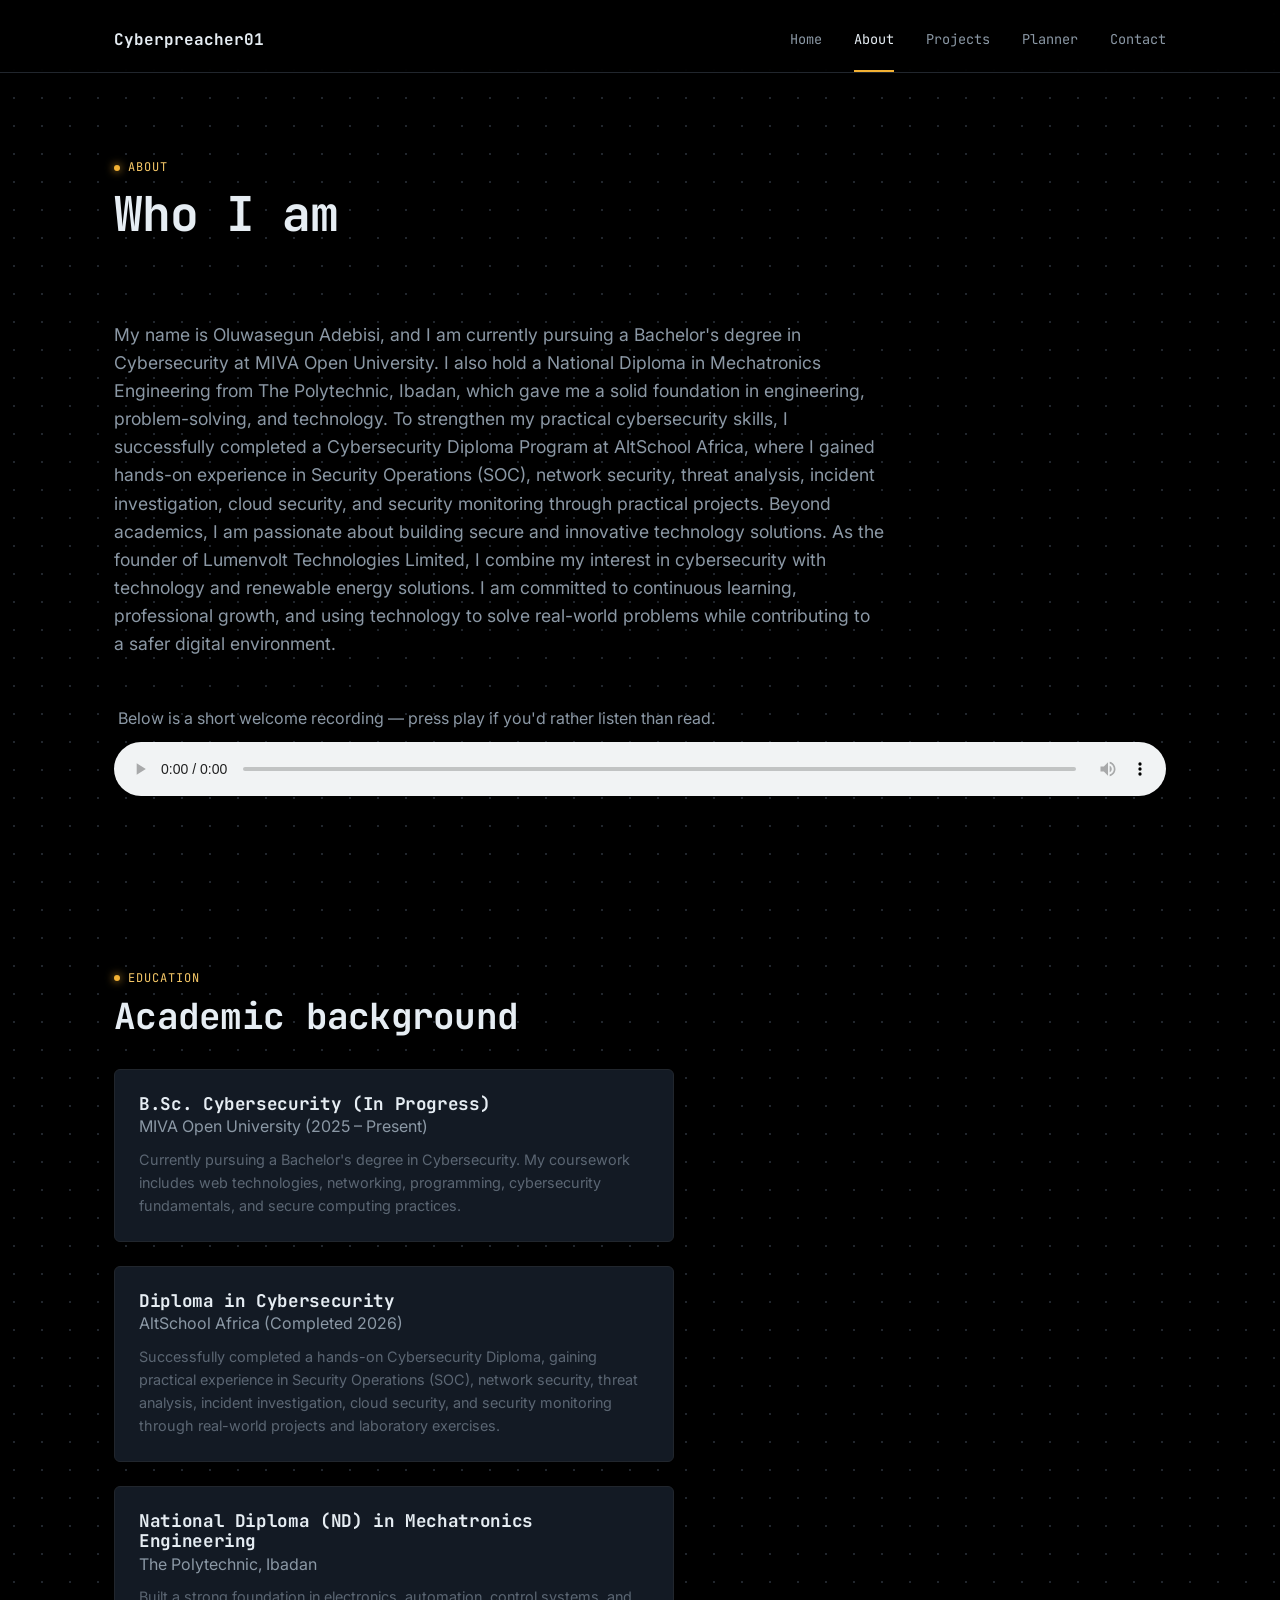
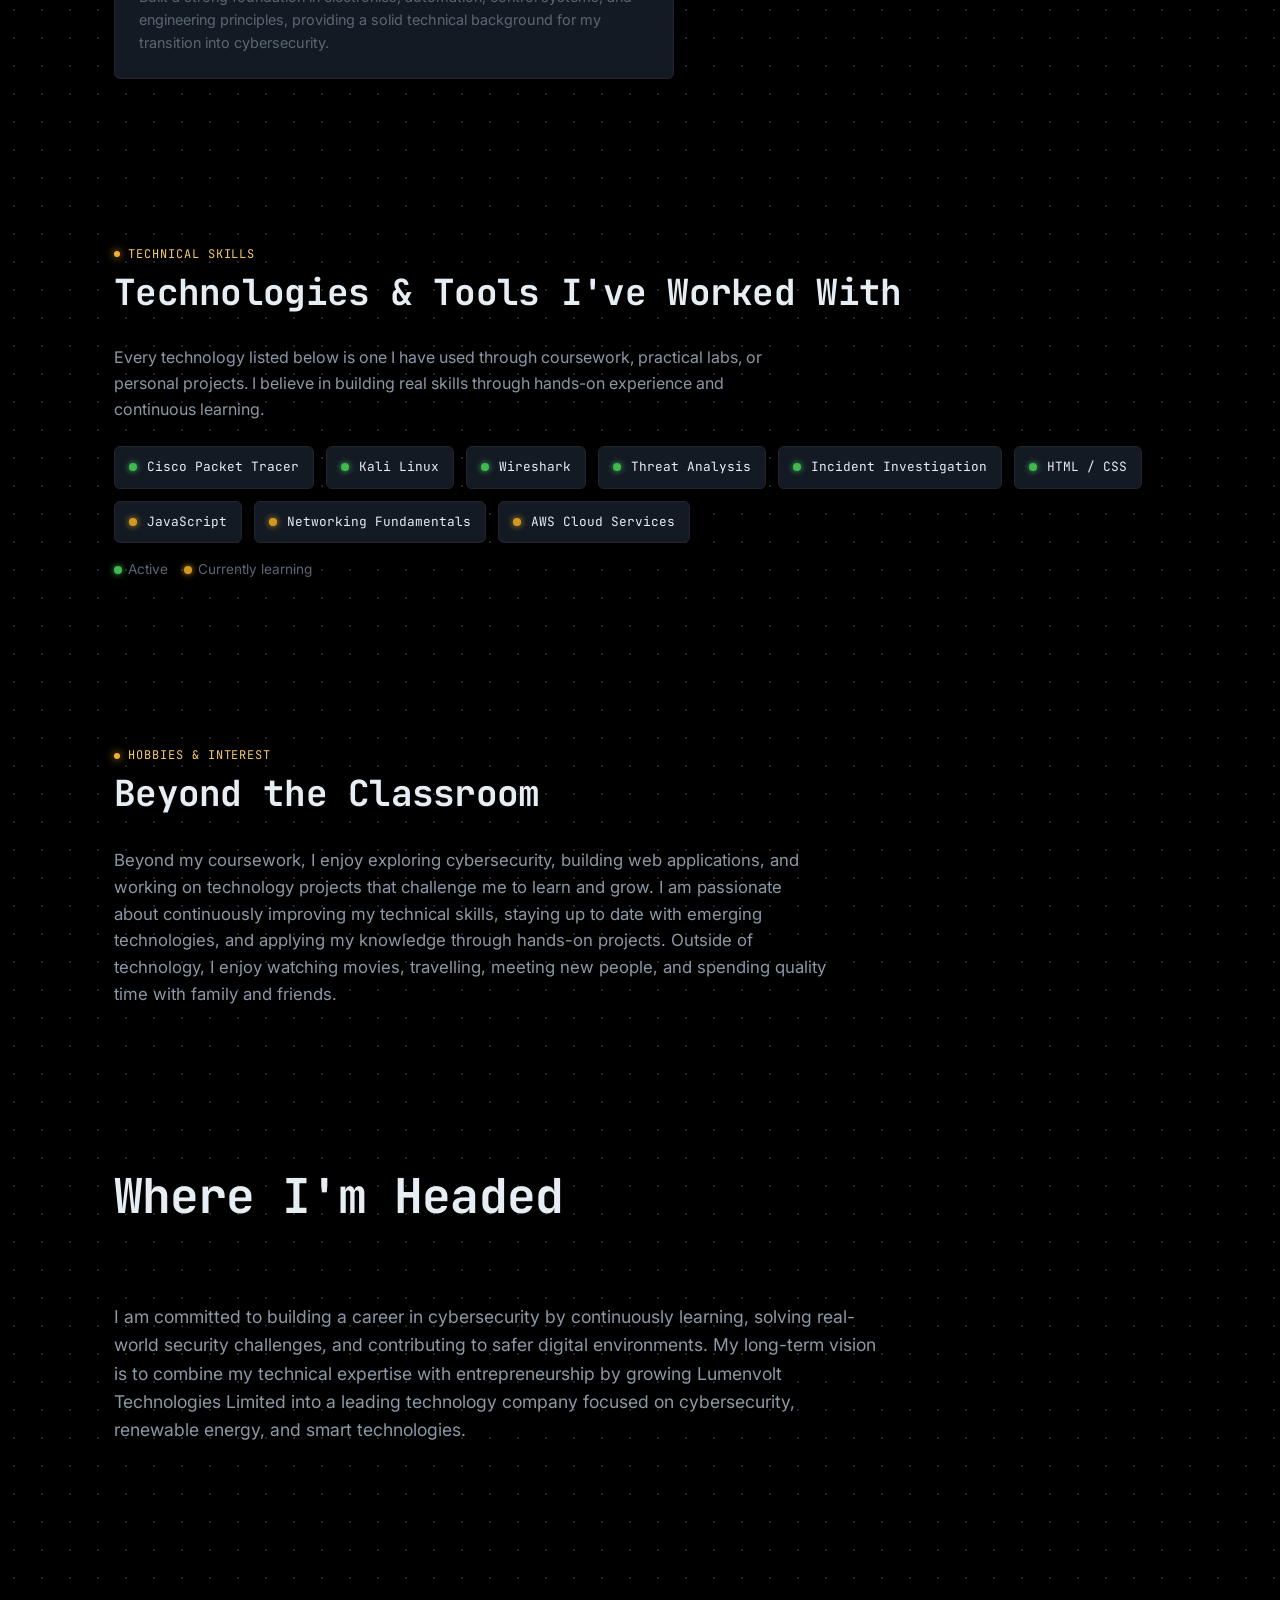
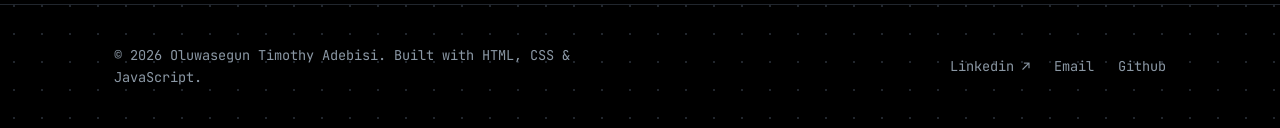
==== about.html @ caa04721 "done with the portfolio" ====
<!DOCTYPE html>
<html lang="en">
<head>
  <meta charset="UTF-8" />
  <meta name="viewport" content="width=device-width, initial-scale=1.0" />
  <title>About | Oluwasegun Timothy Adebisi</title>
  <meta name="description" content="Educational background, career goals, technical skills, and interests of Saheed Baseet Boluwatife." />
  <link rel="preconnect" href="https://fonts.googleapis.com" />
  <link rel="preconnect" href="https://fonts.gstatic.com" crossorigin />
  <link href="https://fonts.googleapis.com/css2?family=JetBrains+Mono:wght@400;500;700&family=Inter:wght@400;500;600&display=swap" rel="stylesheet" />
  <link rel="icon" type="image/svg+xml" href="favicon.svg" />
  <link rel="stylesheet" href="./style.css" />
</head>
<body>

  <header class="site-header">
    <nav class="navbar container" aria-label="Primary">
      <a href="index.html" class="nav-brand">Cyberpreacher01<span class="brand-dot"></span></a>
      <button class="nav-toggle" aria-label="Toggle navigation menu" aria-expanded="false">
        <span></span><span></span><span></span>
      </button>
      <ul class="nav-links">
        <li><a href="index.html">Home</a></li>
        <li><a href="about.html" aria-current="page">About</a></li>
        <li><a href="projects.html">Projects</a></li>
        <li><a href="planner.html">Planner</a></li>
        <li><a href="contact.html">Contact</a></li>
      </ul>
    </nav>
  </header>

  <main>
    <!-- ============ PAGE HEADER ============ -->
    <section class="container reveal" style="padding-bottom: 0;">
      <p class="eyebrow">About</p>
      <h1>Who I am</h1>
    </section>

    <!-- ============ BIO ============ -->
    <section class="container reveal">
      <p style="font-size: 1.1rem; max-width: 70ch;">
        My name is Oluwasegun Adebisi, and I am currently pursuing a Bachelor's degree in Cybersecurity at MIVA Open University. I also hold a National Diploma in Mechatronics Engineering from The Polytechnic, Ibadan, which gave me a solid foundation in engineering, problem-solving, and technology.

To strengthen my practical cybersecurity skills, I successfully completed a Cybersecurity Diploma Program at AltSchool Africa, where I gained hands-on experience in Security Operations (SOC), network security, threat analysis, incident investigation, cloud security, and security monitoring through practical projects.

Beyond academics, I am passionate about building secure and innovative technology solutions. As the founder of Lumenvolt Technologies Limited, I combine my interest in cybersecurity with technology and renewable energy solutions. I am committed to continuous learning, professional growth, and using technology to solve real-world problems while contributing to a safer digital environment.
      </p>

       <p style="margin-top: 48px; margin-left: 4px;">Below is a short welcome recording — press play if you'd rather listen than read.</p>
      <audio controls style="width:100%;margin-top:.6rem;">
        <source src="https://www.soundhelix.com/examples/mp3/SoundHelix-Song-1.mp3" type="audio/mpeg">
        Your browser does not support the audio element.
      </audio>

    </section>

   



    <!-- ============ EDUCATION ============ -->
    <section class="container reveal">
      <p class="eyebrow">Education</p>
      <h2>Academic background</h2>
      <div class="card" style="max-width: 560px;">
        <h3>B.Sc. Cybersecurity (In Progress)</h3>
        <p>MIVA Open University (2025 – Present)
        </p>
        <p>
        </p>
        <p style="margin-top: 8px; font-size: 0.9rem; color: var(--text-tertiary);">
          Currently pursuing a Bachelor's degree in Cybersecurity. My coursework includes web technologies, networking, programming, cybersecurity fundamentals, and secure computing practices.
        </p>
      </div>
      <div class="card" style="max-width: 560px; margin-top: 24px;">
        <h3>Diploma in Cybersecurity</h3>

        <p>AltSchool Africa (Completed 2026)</p>
        
        <p style="margin-top: 8px; font-size: 0.9rem; color: var(--text-tertiary);">
           Successfully completed a hands-on Cybersecurity Diploma, gaining practical experience in Security Operations (SOC), network security, threat analysis, incident investigation, cloud security, and security monitoring through real-world projects and laboratory exercises.
        </p>
      </div>
       <div class="card" style="max-width: 560px; margin-top: 24px;">
        <h3>National Diploma (ND) in Mechatronics Engineering</h3>
        <p>The Polytechnic, Ibadan</p>
        <p style="margin-top: 8px; font-size: 0.9rem; color: var(--text-tertiary);">
          Built a strong foundation in electronics, automation, control systems, and engineering principles, providing a solid technical background for my transition into cybersecurity.
        </p>
      </div>
    </section>

    <!-- ============ SKILLS ============ -->
    <section class="container reveal">
      <p class="eyebrow">Technical Skills</p>
      <h2>Technologies & Tools I've Worked With</h2>
     <p style="margin-bottom: 24px;">
        Every technology listed below is one I have used through coursework, practical labs, or personal projects. I believe in building real skills through hands-on experience and continuous learning.
      </p>
      <div class="skills-grid">
        <span class="status-chip"><span class="light light-active"></span>Cisco Packet Tracer</span>
        <span class="status-chip"><span class="light light-active"></span>Kali Linux</span>
        <span class="status-chip"><span class="light light-active"></span>Wireshark</span>
        <span class="status-chip"><span class="light light-active"></span>Threat Analysis</span>
        <span class="status-chip"><span class="light light-active"></span>Incident Investigation</span>
        <span class="status-chip"><span class="light light-active"></span>HTML / CSS</span>
        <span class="status-chip"><span class="light light-learning"></span>JavaScript</span>
        <span class="status-chip"><span class="light light-learning"></span>Networking Fundamentals</span>
        <span class="status-chip"><span class="light light-learning"></span>AWS Cloud Services</span>
      </div>
      <p style="margin-top: 16px; font-size: 0.85rem; color: var(--text-tertiary);">
        <span class="light light-active" style="display:inline-block; width:8px; height:8px; border-radius:50%; margin-right:6px; vertical-align:middle;"></span>Active &nbsp;&nbsp;
        <span class="light light-learning" style="display:inline-block; width:8px; height:8px; border-radius:50%; margin-right:6px; vertical-align:middle;"></span>Currently learning
      </p>
    </section>

    <!-- ============ HOBBIES ============ -->
    <section class="container reveal">
      <p class="eyebrow">Hobbies & Interest</p>
      <h2>Beyond the Classroom</h2>
      <p style="font-size: 1.05rem; max-width: 65ch;">
        Beyond my coursework, I enjoy exploring cybersecurity, 
        building web applications, and working on technology projects that challenge me to learn 
        and grow. I am passionate about continuously improving my technical skills, staying up to date with emerging technologies, and applying my knowledge through hands-on projects. Outside of technology, I enjoy watching movies, travelling, meeting new people, and spending quality time with family and friends.
      </p>
    </section>
     <section class="container reveal" style="padding-bottom: 0;">
      <p class=""></p>
      <h1>Where I'm Headed</h1>
    </section>

    <!-- ============ BIO ============ -->
    <section class="container reveal">
      <p style="font-size: 1.1rem; max-width: 70ch;">
       I am committed to building a career in cybersecurity by continuously learning, solving real-world security challenges, and contributing to safer digital environments. My long-term vision is to combine my technical expertise with entrepreneurship by growing Lumenvolt Technologies Limited into a leading technology company focused on cybersecurity, renewable energy, and smart technologies.
      </p>
    </section>
  </main>

  <footer class="site-footer">
    <div class="container footer-inner">
      <p class="footer-brand">&copy; 2026 Oluwasegun Timothy Adebisi. Built with HTML, CSS &amp; JavaScript.</p>
    <div class="footer-links">
  <a href="https://www.linkedin.com/in/oluwasegun-timothy-a0ab693b1" target="_blank" rel="noopener noreferrer">Linkedin ↗</a>
  <a href="mailto:adebisioluwasegun62@gmail.com">Email</a>
  <a href="https://github.com/Cyberpreacher01">Github</a>
</div>
    </div>
  </footer>

  

  <script src="./main.js"></script>
</body>
</html>
---- style.css ----
*,
*::before,
*::after {
  box-sizing: border-box;
  margin: 0;
  padding: 0;
}

html {
  scroll-behavior: smooth;
  overflow-x: hidden;
}

@media (prefers-reduced-motion: reduce) {
  html {
    scroll-behavior: auto;
  }
  *,
  *::before,
  *::after {
    animation-duration: 0.01ms !important;
    animation-iteration-count: 1 !important;
    transition-duration: 0.01ms !important;
    scroll-behavior: auto !important;
  }
}

img {
  max-width: 100%;
  display: block;
}

a {
  color: inherit;
  text-decoration: none;
}

ul {
  list-style: none;
}

button {
  font: inherit;
  cursor: pointer;
  border: none;
  background: none;
}

input,
textarea {
  font: inherit;
}

/* ---------- Design tokens ---------- */
:root {
  --bg-primary: #000000;
  --bg-elevated: #131a24;
  --bg-elevated-hover: #182030;

  --accent: #f2b134;
  --accent-dim: rgba(242, 177, 52, 0.2);
  --accent-faint: rgba(242, 177, 52, 0.08);
  --accent-text: #f7c968;

  --text-primary: #e6edf3;
  --text-secondary: #8b98a5;
  --text-tertiary: #5b6673;

  --severity-critical: #f85149;
  --severity-critical-bg: rgba(248, 81, 73, 0.12);
  --severity-high: #f0883e;
  --severity-high-bg: rgba(240, 136, 62, 0.12);
  --severity-medium: #d29922;
  --severity-medium-bg: rgba(210, 153, 34, 0.12);

  --border: #21262d;
  --border-hover: #2d3542;
  --radius: 6px;
  --unit: 8px;
  --transition: 200ms ease;

  --font-mono: 'JetBrains Mono', 'Space Mono', monospace;
  --font-sans: 'Inter', -apple-system, BlinkMacSystemFont, sans-serif;

  --max-width: 1100px;
}

/* ---------- Base ---------- */
body {
  background-color: var(--bg-primary);
  color: var(--text-primary);
  font-family: var(--font-sans);
  line-height: 1.6;
  min-height: 100vh;
  overflow-x: hidden;
  background-image: radial-gradient(var(--border) 1px, transparent 1px);
  background-size: 28px 28px;
}

a:focus-visible,
button:focus-visible,
input:focus-visible,
textarea:focus-visible {
  outline: 2px solid var(--accent);
  outline-offset: 2px;
  border-radius: 2px;
}

h1,
h2,
h3 {
  font-family: var(--font-mono);
  font-weight: 700;
  line-height: 1.15;
  letter-spacing: -0.02em;
}

h1 {
  font-size: clamp(2.4rem, 6vw, 3rem);
}

h2 {
  font-size: clamp(1.6rem, 3.5vw, 2.25rem);
  margin-bottom: calc(var(--unit) * 4);
}

h3 {
  font-size: 1.1rem;
}

p {
  color: var(--text-secondary);
  max-width: 65ch;
}

.container {
  max-width: var(--max-width);
  margin-inline: auto;
  padding-inline: calc(var(--unit) * 3);
}

section {
  padding-block: calc(var(--unit) * 10);
}

.eyebrow {
  font-family: var(--font-mono);
  font-size: 0.75rem;
  color: var(--accent-text);
  letter-spacing: 0.08em;
  text-transform: uppercase;
  display: inline-flex;
  align-items: center;
  gap: var(--unit);
  margin-bottom: var(--unit);
}

.eyebrow::before {
  content: '';
  width: 6px;
  height: 6px;
  border-radius: 50%;
  background: var(--accent);
  box-shadow: 0 0 8px var(--accent);
}

/* ---------- Buttons ---------- */
.btn {
  display: inline-flex;
  align-items: center;
  gap: var(--unit);
  font-family: var(--font-mono);
  font-size: 0.9rem;
  font-weight: 500;
  padding: calc(var(--unit) * 1.5) calc(var(--unit) * 3);
  border-radius: var(--radius);
  transition: all var(--transition);
  border: 1px solid transparent;
}

.btn-primary {
  background: var(--accent);
  color: var(--bg-primary);
}

.btn-primary:hover {
  box-shadow: 0 0 28px var(--accent-dim);
  transform: translateY(-2px) scale(1.02);
}

.btn-outline {
  border-color: var(--border-hover);
  color: var(--text-primary);
}

.btn-outline:hover {
  border-color: var(--accent);
  color: var(--accent-text);
  transform: translateY(-2px);
}

/* ---------- Nav ---------- */
.site-header {
  position: sticky;
  top: 0;
  z-index: 100;
  background: rgba(0, 0, 0, 0.85);
  backdrop-filter: blur(8px);
  border-bottom: 1px solid var(--border);
}

.navbar {
  display: flex;
  align-items: center;
  justify-content: space-between;
  padding-block: var(--unit) calc(var(--unit) * -1);
  height: calc(var(--unit) * 9);
}

.nav-brand {
  font-family: var(--font-mono);
  font-weight: 700;
  font-size: 1rem;
  color: var(--text-primary);
  display: flex;
  align-items: center;
  gap: calc(var(--unit) * 0.75);
}

.nav-brand .brand-dot {
  color: var(--accent);
}

.nav-toggle {
  display: none;
  flex-direction: column;
  gap: 5px;
  padding: var(--unit);
}

.nav-toggle span {
  width: 22px;
  height: 2px;
  background: var(--text-primary);
  transition: transform var(--transition), opacity var(--transition);
}

.nav-toggle[aria-expanded="true"] span:nth-child(1) {
  transform: translateY(7px) rotate(45deg);
}

.nav-toggle[aria-expanded="true"] span:nth-child(2) {
  opacity: 0;
}

.nav-toggle[aria-expanded="true"] span:nth-child(3) {
  transform: translateY(-7px) rotate(-45deg);
}

.nav-links {
  display: flex;
  gap: calc(var(--unit) * 4);
  font-family: var(--font-mono);
  font-size: 0.85rem;
}

.nav-links a {
  position: relative;
  padding-block: calc(var(--unit) * 3);
  color: var(--text-secondary);
  transition: color var(--transition);
}

.nav-links a::after {
  content: '';
  position: absolute;
  left: 0;
  bottom: 0;
  width: 100%;
  height: 2px;
  background: var(--accent);
  transform: scaleX(0);
  transform-origin: left;
  transition: transform var(--transition);
}

.nav-links a:hover,
.nav-links a[aria-current="page"] {
  color: var(--text-primary);
}

.nav-links a:hover::after,
.nav-links a[aria-current="page"]::after {
  transform: scaleX(1);
}

/* ---------- Hero ---------- */
.hero {
  position: relative;
  padding-block: calc(var(--unit) * 12) calc(var(--unit) * 10);
  display: grid;
  grid-template-columns: 0.8fr 1.2fr;
  gap: calc(var(--unit) * 6);
  align-items: center;
  overflow: visible;
}

.hero-photo-frame {
  order: 1;
}

.hero-text {
  order: 2;
}

.hero::before {
  content: '';
  position: absolute;
  top: -10%;
  left: 10%;
  width: 480px;
  height: 480px;
  background: radial-gradient(circle, var(--accent-faint) 0%, transparent 70%);
  pointer-events: none;
  z-index: -1;
}

.hero-text .eyebrow {
  margin-bottom: calc(var(--unit) * 2);
}

.hero-name {
  margin-bottom: var(--unit);
}

.hero-tagline {
  font-family: var(--font-mono);
  color: var(--accent-text);
  font-size: clamp(1rem, 2vw, 1.25rem);
  margin-bottom: calc(var(--unit) * 3);
  min-height: 1.5em;
}

.hero-tagline .cursor {
  display: inline-block;
  width: 0.55ch;
  background: var(--accent);
  margin-left: 2px;
  animation: blink 1s step-end infinite;
}

@keyframes blink {
  0%, 50% { opacity: 1; }
  51%, 100% { opacity: 0; }
}

.hero-bio {
  margin-bottom: calc(var(--unit) * 4);
  font-size: 1.05rem;
}

.hero-actions {
  display: flex;
  gap: calc(var(--unit) * 2);
  flex-wrap: wrap;
}

.hero-photo-frame {
  position: relative;
  border: 1px solid var(--border);
  border-radius: var(--radius);
  padding: calc(var(--unit) * 1.5);
  background: var(--bg-elevated);
  transition: transform var(--transition);
}

.hero-photo-frame:hover {
  transform: translateY(-4px);
}

.hero-photo-frame img {
  border-radius: calc(var(--radius) - 2px);
  aspect-ratio: 4 / 5;
  object-fit: cover;
  width: 100%;
}

.hero-photo-frame::before {
  content: '';
  position: absolute;
  inset: -1px;
  border-radius: var(--radius);
  border: 1px solid var(--accent-dim);
  pointer-events: none;
}

.photo-tag {
  position: absolute;
  bottom: calc(var(--unit) * 3);
  left: calc(var(--unit) * 3);
  background: rgba(0, 0, 0, 0.85);
  backdrop-filter: blur(4px);
  border: 1px solid var(--border-hover);
  border-radius: var(--radius);
  padding: calc(var(--unit) * 0.75) var(--unit);
  font-family: var(--font-mono);
  font-size: 0.7rem;
  color: var(--accent-text);
  display: flex;
  align-items: center;
  gap: calc(var(--unit) * 0.75);
}

.photo-tag .dot {
  width: 6px;
  height: 6px;
  border-radius: 50%;
  background: #3fb950;
}

/* ---------- Utility ---------- */
.sr-only {
  position: absolute;
  width: 1px;
  height: 1px;
  padding: 0;
  margin: -1px;
  overflow: hidden;
  clip: rect(0, 0, 0, 0);
  white-space: nowrap;
  border: 0;
}

/* ---------- Stats strip ---------- */
.stats-strip {
  display: grid;
  grid-template-columns: repeat(auto-fit, minmax(150px, 1fr));
  gap: calc(var(--unit) * 3);
  padding-block: calc(var(--unit) * 4) !important;
  border-top: 1px solid var(--border);
  border-bottom: 1px solid var(--border);
}

.stat-item {
  display: flex;
  flex-direction: column;
  gap: calc(var(--unit) * 0.5);
  text-align: center;
}

.stat-number {
  font-family: var(--font-mono);
  font-size: clamp(1.5rem, 3vw, 2rem);
  font-weight: 700;
  color: var(--accent);
}

.stat-label {
  font-family: var(--font-mono);
  font-size: 0.7rem;
  color: var(--text-secondary);
  text-transform: uppercase;
  letter-spacing: 0.04em;
}

/* ---------- Grids ---------- */
.focus-grid,
.services-grid {
  display: grid;
  grid-template-columns: repeat(auto-fit, minmax(220px, 1fr));
  gap: calc(var(--unit) * 3);
}

/* ---------- Tables (homepage preview + planner log) ---------- */
.preview-table {
  width: 100%;
  border-collapse: collapse;
  font-size: 0.9rem;
  border: 1px solid var(--border);
  border-radius: var(--radius);
  overflow: hidden;
}

.preview-table th,
.preview-table td {
  text-align: left;
  padding: calc(var(--unit) * 1.75) calc(var(--unit) * 2);
  border-bottom: 1px solid var(--border);
}

.preview-table th {
  font-family: var(--font-mono);
  font-size: 0.75rem;
  text-transform: uppercase;
  letter-spacing: 0.05em;
  color: var(--text-secondary);
  background: var(--bg-elevated);
}

.preview-table tbody tr {
  background: var(--bg-primary);
  transition: background var(--transition);
}

.preview-table tbody tr:hover {
  background: var(--bg-elevated);
}

.preview-table tbody tr:last-child td {
  border-bottom: none;
}

@media (max-width: 640px) {
  .preview-table {
    font-size: 0.8rem;
  }
  .preview-table th,
  .preview-table td {
    padding: var(--unit) calc(var(--unit) * 1.25);
  }
}

/* ---------- Cards ---------- */
.card {
  background: var(--bg-elevated);
  border: 1px solid var(--border);
  border-radius: var(--radius);
  padding: calc(var(--unit) * 3);
  transition: border-color var(--transition), transform var(--transition), box-shadow var(--transition);
}

.card:hover {
  border-color: var(--accent);
  transform: translateY(-5px);
  box-shadow: 0 14px 32px rgba(0, 0, 0, 0.45), 0 0 0 1px var(--accent-dim);
}

.skills-grid {
  display: flex;
  flex-wrap: wrap;
  gap: calc(var(--unit) * 1.5);
}

/* ---------- Entropy analyzer page ---------- */
.analyzer-body {
  padding: calc(var(--unit) * 3);
  display: flex;
  flex-direction: column;
  gap: calc(var(--unit) * 4);
}

.password-input-row {
  display: flex;
  gap: calc(var(--unit) * 1.5);
}

.password-input-row input {
  flex: 1;
  background: var(--bg-elevated);
  border: 1px solid var(--border);
  border-radius: var(--radius);
  padding: calc(var(--unit) * 1.5) calc(var(--unit) * 2);
  color: var(--text-primary);
  font-family: var(--font-mono);
  transition: border-color var(--transition);
}

.password-input-row input:focus {
  border-color: var(--accent);
}

.entropy-readout-header {
  margin-bottom: calc(var(--unit) * 1.5);
}

.entropy-rating {
  margin-top: calc(var(--unit) * 1.5);
  font-family: var(--font-mono);
  font-size: 0.9rem;
  color: var(--text-secondary);
}

.entropy-rating.severity-critical { color: var(--severity-critical); }
.entropy-rating.severity-high { color: var(--severity-high); }
.entropy-rating.severity-medium { color: var(--severity-medium); }

.entropy-fill.severity-critical { background: var(--severity-critical); box-shadow: 0 0 10px rgba(248, 81, 73, 0.4); }
.entropy-fill.severity-high { background: var(--severity-high); box-shadow: 0 0 10px rgba(240, 136, 62, 0.4); }
.entropy-fill.severity-medium { background: var(--severity-medium); box-shadow: 0 0 10px rgba(210, 153, 34, 0.4); }

.findings-panel {
  border-top: 1px solid var(--border);
  padding-top: calc(var(--unit) * 3);
}

.findings-list {
  display: flex;
  flex-direction: column;
  gap: calc(var(--unit) * 2);
}

.finding-row {
  display: flex;
  gap: calc(var(--unit) * 2);
  align-items: flex-start;
  padding: calc(var(--unit) * 2);
  background: var(--bg-elevated-hover);
  border: 1px solid var(--border);
  border-radius: var(--radius);
}

.finding-row strong {
  display: block;
  font-family: var(--font-mono);
  font-size: 0.9rem;
  color: var(--text-primary);
  margin-bottom: calc(var(--unit) * 0.5);
}

.finding-row p {
  font-size: 0.85rem;
  margin: 0;
}

@media (max-width: 560px) {
  .password-input-row {
    flex-direction: column;
  }
}
/* ---------- OWASP scanner page ---------- */
.scan-status {
  display: flex;
  align-items: center;
  gap: calc(var(--unit) * 2);
  padding: calc(var(--unit) * 3);
  font-family: var(--font-mono);
  font-size: 0.9rem;
  color: var(--accent-text);
}

.scan-status-spinner {
  width: 18px;
  height: 18px;
  border: 2px solid var(--border-hover);
  border-top-color: var(--accent);
  border-radius: 50%;
  animation: spin 0.8s linear infinite;
  flex-shrink: 0;
}

@keyframes spin {
  to { transform: rotate(360deg); }
}

.scan-summary {
  display: grid;
  grid-template-columns: repeat(auto-fit, minmax(120px, 1fr));
  gap: calc(var(--unit) * 2);
  margin-bottom: calc(var(--unit) * 4);
  padding-bottom: calc(var(--unit) * 3);
  border-bottom: 1px solid var(--border);
}

.scan-summary-item {
  display: flex;
  flex-direction: column;
  gap: calc(var(--unit) * 0.5);
  text-align: center;
  background: var(--bg-elevated-hover);
  border: 1px solid var(--border);
  border-radius: var(--radius);
  padding: calc(var(--unit) * 2);
}

.scan-summary-value {
  font-family: var(--font-mono);
  font-size: 1.25rem;
  font-weight: 700;
  color: var(--text-primary);
  word-break: break-word;
}

.severity-text-critical { color: var(--severity-critical); }
.severity-text-high { color: var(--severity-high); }
.severity-text-medium { color: var(--severity-medium); }

.scan-summary-label {
  font-family: var(--font-mono);
  font-size: 0.7rem;
  color: var(--text-secondary);
  text-transform: uppercase;
  letter-spacing: 0.04em;
}

.scan-findings-list {
  display: flex;
  flex-direction: column;
  gap: calc(var(--unit) * 2.5);
}

.scan-finding-row {
  padding: calc(var(--unit) * 2.5);
  background: var(--bg-elevated-hover);
  border: 1px solid var(--border);
  border-radius: var(--radius);
}

.scan-finding-header {
  display: flex;
  align-items: center;
  gap: calc(var(--unit) * 1.5);
  margin-bottom: calc(var(--unit) * 1.5);
  flex-wrap: wrap;
}

.scan-finding-category {
  font-family: var(--font-mono);
  font-size: 0.75rem;
  color: var(--accent-text);
}

.scan-finding-title {
  font-size: 1rem;
  margin-bottom: calc(var(--unit) * 1);
}

.scan-finding-detail {
  font-size: 0.9rem;
  margin-bottom: calc(var(--unit) * 1.5);
}

.scan-finding-remediation {
  font-size: 0.85rem;
  color: var(--text-primary);
  background: var(--bg-primary);
  border-left: 2px solid var(--accent);
  padding: calc(var(--unit) * 1.25) calc(var(--unit) * 1.5);
  border-radius: 0 4px 4px 0;
}

.scan-finding-remediation strong {
  color: var(--accent-text);
}
/* ---------- Contact page ---------- */
.contact-grid {
  display: grid;
  grid-template-columns: 1.4fr 1fr;
  gap: calc(var(--unit) * 5);
  align-items: start;
}

.contact-form {
  display: flex;
  flex-direction: column;
  gap: calc(var(--unit) * 2.5);
}

.form-field {
  display: flex;
  flex-direction: column;
  gap: calc(var(--unit) * 0.75);
}

.form-field label {
  font-family: var(--font-mono);
  font-size: 0.8rem;
  color: var(--text-secondary);
}

.form-field input,
.form-field textarea {
  background: var(--bg-elevated);
  border: 1px solid var(--border);
  border-radius: var(--radius);
  padding: calc(var(--unit) * 1.5) calc(var(--unit) * 2);
  color: var(--text-primary);
  resize: vertical;
  transition: border-color var(--transition);
}

.form-field input:focus,
.form-field textarea:focus {
  border-color: var(--accent);
}

.form-field input.has-error,
.form-field textarea.has-error {
  border-color: var(--severity-critical);
}

.form-error {
  font-family: var(--font-mono);
  font-size: 0.75rem;
  color: var(--severity-critical);
  min-height: 1em;
}

.form-success {
  font-family: var(--font-mono);
  font-size: 0.85rem;
  color: #3fb950;
  background: rgba(63, 185, 80, 0.1);
  border: 1px solid rgba(63, 185, 80, 0.3);
  border-radius: var(--radius);
  padding: calc(var(--unit) * 1.5) calc(var(--unit) * 2);
}

.contact-list {
  display: flex;
  flex-direction: column;
  gap: calc(var(--unit) * 2);
  margin-top: calc(var(--unit) * 2);
}

.contact-list li {
  display: flex;
  flex-direction: column;
  gap: calc(var(--unit) * 0.5);
}

.contact-label {
  font-family: var(--font-mono);
  font-size: 0.7rem;
  text-transform: uppercase;
  letter-spacing: 0.05em;
  color: var(--text-tertiary);
}

.contact-list a {
  color: var(--accent-text);
  transition: color var(--transition);
}

.contact-list a:hover {
  color: var(--accent);
  text-decoration: underline;
}

@media (max-width: 860px) {
  .contact-grid {
    grid-template-columns: 1fr;
  }
}

/* ---------- Progress panel ---------- */
.progress-panel {
  border: 1px solid var(--border);
  border-radius: var(--radius);
  background: var(--bg-elevated);
  padding: calc(var(--unit) * 2.5) calc(var(--unit) * 3);
}

.progress-panel-header {
  display: flex;
  justify-content: space-between;
  align-items: baseline;
  flex-wrap: wrap;
  gap: var(--unit);
  margin-bottom: calc(var(--unit) * 1.5);
}

.progress-label {
  font-family: var(--font-mono);
  font-size: 0.9rem;
  color: var(--accent-text);
}

.progress-count {
  font-family: var(--font-mono);
  font-size: 0.8rem;
  color: var(--text-secondary);
}

.progress-track {
  width: 100%;
  height: 8px;
  border-radius: 999px;
  background: var(--bg-primary);
  border: 1px solid var(--border);
  overflow: hidden;
}

.progress-fill {
  height: 100%;
  width: 0%;
  background: var(--accent);
  box-shadow: 0 0 10px var(--accent-dim);
  transition: width 300ms ease;
}

/* ---------- Task-add form ---------- */
.task-form {
  display: flex;
  gap: calc(var(--unit) * 1.5);
  flex-wrap: wrap;
}

.task-form input {
  flex: 1;
  min-width: 220px;
  background: var(--bg-elevated);
  border: 1px solid var(--border);
  border-radius: var(--radius);
  padding: calc(var(--unit) * 1.5) calc(var(--unit) * 2);
  color: var(--text-primary);
  transition: border-color var(--transition);
}

.task-form input:focus {
  border-color: var(--accent);
}

.task-form input::placeholder {
  color: var(--text-tertiary);
}

/* ---------- Console panel ---------- */
.console-panel {
  border: 1px solid var(--border);
  border-radius: var(--radius);
  background: var(--bg-elevated);
  overflow: hidden;
}

.console-panel-header {
  display: flex;
  align-items: center;
  gap: calc(var(--unit) * 1);
  padding: calc(var(--unit) * 1.5) calc(var(--unit) * 2);
  border-bottom: 1px solid var(--border);
  background: var(--bg-elevated-hover);
}

.console-dot {
  width: 10px;
  height: 10px;
  border-radius: 50%;
}

.console-dot-red { background: var(--severity-critical); }
.console-dot-yellow { background: var(--severity-medium); }
.console-dot-green { background: #3fb950; }

.console-title {
  font-family: var(--font-mono);
  font-size: 0.75rem;
  color: var(--text-secondary);
  margin-left: var(--unit);
}

.task-list {
  display: flex;
  flex-direction: column;
}

.task-row {
  display: flex;
  align-items: center;
  gap: calc(var(--unit) * 2);
  padding: calc(var(--unit) * 2) calc(var(--unit) * 2.5);
  border-bottom: 1px solid var(--border);
  font-family: var(--font-mono);
  font-size: 0.9rem;
}

.task-row:last-child {
  border-bottom: none;
}

.task-check {
  flex-shrink: 0;
  width: 22px;
  height: 22px;
  border-radius: 4px;
  border: 1px solid var(--border-hover);
  display: flex;
  align-items: center;
  justify-content: center;
  color: var(--bg-primary);
  transition: all var(--transition);
}

.task-row.is-complete .task-check {
  background: var(--accent);
  border-color: var(--accent);
  animation: check-pop 260ms ease;
}

@keyframes check-pop {
  0% { transform: scale(0.6); }
  60% { transform: scale(1.15); }
  100% { transform: scale(1); }
}

.task-text {
  flex: 1;
  color: var(--text-primary);
  word-break: break-word;
  transition: color var(--transition);
}

.task-row.is-complete .task-text {
  color: var(--text-tertiary);
  text-decoration: line-through;
}

.task-delete {
  flex-shrink: 0;
  font-family: var(--font-mono);
  font-size: 0.75rem;
  color: var(--text-tertiary);
  padding: calc(var(--unit) * 0.75) var(--unit);
  border-radius: 4px;
  transition: all var(--transition);
}

.task-delete:hover {
  color: var(--severity-critical);
  background: var(--severity-critical-bg);
}

.empty-state {
  padding: calc(var(--unit) * 4) calc(var(--unit) * 2.5);
  text-align: center;
  font-family: var(--font-mono);
  font-size: 0.85rem;
  color: var(--text-tertiary);
}

@media (max-width: 560px) {
  .task-form {
    flex-direction: column;
  }
  .task-form button {
    width: 100%;
    justify-content: center;
  }
}

/* ---------- Filter bar ---------- */
.filter-bar {
  display: flex;
  flex-wrap: wrap;
  gap: calc(var(--unit) * 1.5);
  margin-bottom: calc(var(--unit) * 4);
}

.filter-btn {
  font-family: var(--font-mono);
  font-size: 0.8rem;
  color: var(--text-secondary);
  border: 1px solid var(--border-hover);
  border-radius: var(--radius);
  padding: calc(var(--unit) * 1.25) calc(var(--unit) * 2);
  transition: all var(--transition);
}

.filter-btn:hover {
  border-color: var(--accent);
  color: var(--accent-text);
}

.filter-btn.is-active {
  background: var(--accent);
  border-color: var(--accent);
  color: var(--bg-primary);
}

/* ---------- Project grid ---------- */
.project-grid {
  display: grid;
  grid-template-columns: repeat(auto-fit, minmax(300px, 1fr));
  gap: calc(var(--unit) * 3);
}

.project-card p {
  margin-block: calc(var(--unit) * 1.5) calc(var(--unit) * 2.5);
  font-size: 0.92rem;
}

.project-thumb {
  position: relative;
  border-radius: calc(var(--radius) - 2px);
  overflow: hidden;
  aspect-ratio: 16 / 10;
  margin-bottom: calc(var(--unit) * 2);
  background: var(--bg-elevated-hover);
  border: 1px solid var(--border);
}

.project-thumb img {
  width: 100%;
  height: 100%;
  object-fit: cover;
  transition: transform 400ms ease;
}

.project-card:hover .project-thumb img {
  transform: scale(1.04);
}

.project-thumb-fallback {
  display: flex;
  align-items: center;
  justify-content: center;
  height: 100%;
  font-family: var(--font-mono);
  font-size: 0.8rem;
  color: var(--text-tertiary);
}

.project-badge {
  position: absolute;
  top: calc(var(--unit) * 1.5);
  right: calc(var(--unit) * 1.5);
}

.project-link {
  font-size: 0.85rem;
  padding: calc(var(--unit) * 1.25) calc(var(--unit) * 2);
}

/* ---------- Status chips (skills) ---------- */
.status-chip {
  display: inline-flex;
  align-items: center;
  gap: calc(var(--unit) * 1.25);
  font-family: var(--font-mono);
  font-size: 0.8rem;
  border: 1px solid var(--border);
  border-radius: var(--radius);
  padding: calc(var(--unit) * 1.25) calc(var(--unit) * 1.75);
  background: var(--bg-elevated);
  transition: border-color var(--transition), transform var(--transition);
}

.status-chip:hover {
  border-color: var(--accent);
  transform: translateY(-2px);
}

.status-chip .light {
  width: 8px;
  height: 8px;
  border-radius: 50%;
  flex-shrink: 0;
}

.light-active {
  background: #3fb950;
  box-shadow: 0 0 6px #3fb950;
}

.light-learning {
  background: var(--severity-medium);
  box-shadow: 0 0 6px var(--severity-medium);
  animation: pulse 1.6s ease-in-out infinite;
}

@keyframes pulse {
  0%, 100% { opacity: 1; }
  50% { opacity: 0.4; }
}

/* ---------- Severity badges (projects) ---------- */
.severity-badge {
  display: inline-flex;
  align-items: center;
  gap: calc(var(--unit) * 0.75);
  font-family: var(--font-mono);
  font-size: 0.7rem;
  font-weight: 700;
  letter-spacing: 0.05em;
  text-transform: uppercase;
  padding: calc(var(--unit) * 0.75) var(--unit);
  border-radius: 4px;
}

.severity-critical {
  color: var(--severity-critical);
  background: var(--severity-critical-bg);
  border: 1px solid rgba(248, 81, 73, 0.3);
}

.severity-high {
  color: var(--severity-high);
  background: var(--severity-high-bg);
  border: 1px solid rgba(240, 136, 62, 0.3);
}

.severity-medium {
  color: var(--severity-medium);
  background: var(--severity-medium-bg);
  border: 1px solid rgba(210, 153, 34, 0.3);
}

/* ---------- Scroll-reveal (Intersection Observer hook) ---------- */
.reveal {
  opacity: 0;
  transform: translateY(16px);
  transition: opacity 400ms ease, transform 400ms ease;
}

.reveal.is-visible {
  opacity: 1;
  transform: translateY(0);
}

/* ---------- Footer ---------- */
.site-footer {
  border-top: 1px solid var(--border);
  padding-block: calc(var(--unit) * 5);
  margin-top: calc(var(--unit) * 10);
}

.footer-inner {
  display: flex;
  justify-content: space-between;
  align-items: center;
  flex-wrap: wrap;
  gap: calc(var(--unit) * 3);
}

.footer-brand {
  font-family: var(--font-mono);
  color: var(--text-secondary);
  font-size: 0.85rem;
}

.footer-links {
  display: flex;
  gap: calc(var(--unit) * 3);
  align-items: center;
  font-family: var(--font-mono);
  font-size: 0.85rem;
}

.footer-links a {
  color: var(--text-secondary);
  transition: color var(--transition);
  display: inline-flex;
  align-items: center;
  gap: calc(var(--unit) * 0.75);
}

.footer-links a:hover {
  color: var(--accent-text);
}

/* ---------- Audio toggle ---------- */
.audio-toggle {
  display: inline-flex;
  align-items: center;
  gap: calc(var(--unit) * 1);
  font-family: var(--font-mono);
  font-size: 0.75rem;
  color: var(--text-secondary);
  border: 1px solid var(--border-hover);
  border-radius: var(--radius);
  padding: calc(var(--unit) * 1) calc(var(--unit) * 1.5);
  transition: all var(--transition);
}

.audio-toggle:hover {
  border-color: var(--accent);
  color: var(--accent-text);
}

.audio-toggle .bars {
  display: inline-flex;
  align-items: flex-end;
  gap: 2px;
  height: 12px;
}

.audio-toggle .bars span {
  width: 2px;
  background: currentColor;
  height: 4px;
  transition: height var(--transition);
}

.audio-toggle.playing .bars span {
  animation: bar-bounce 0.9s ease-in-out infinite;
}

.audio-toggle .bars span:nth-child(2) { animation-delay: 0.15s; }
.audio-toggle .bars span:nth-child(3) { animation-delay: 0.3s; }

@keyframes bar-bounce {
  0%, 100% { height: 4px; }
  50% { height: 12px; }
}

/* ---------- Responsive ---------- */
@media (max-width: 860px) {
  .hero {
    grid-template-columns: 1fr;
  }

  .hero::before {
    width: 260px;
    height: 260px;
    left: 0;
  }

  .hero-photo-frame {
    max-width: 320px;
    margin-inline: auto;
  }
}

@media (max-width: 640px) {
  section {
    padding-block: calc(var(--unit) * 6);
  }

  .hero {
    padding-block: calc(var(--unit) * 7) calc(var(--unit) * 5);
  }

  h1 {
    font-size: clamp(2rem, 9vw, 2.75rem);
  }

  .container {
    padding-inline: calc(var(--unit) * 2.5);
  }
}

@media (max-width: 720px) {
  .nav-toggle {
    display: flex;
  }

  .nav-links {
    position: absolute;
    top: 100%;
    left: 0;
    right: 0;
    background: var(--bg-primary);
    border-bottom: 1px solid var(--border);
    flex-direction: column;
    gap: 0;
    padding: var(--unit) 0;
    transform: scaleY(0);
    transform-origin: top;
    transition: transform var(--transition);
  }

  .nav-links.is-open {
    transform: scaleY(1);
  }

  .nav-links a {
    padding: calc(var(--unit) * 2) calc(var(--unit) * 3);
    width: 100%;
  }

  .nav-links a::after {
    display: none;
  }

  .footer-inner {
    flex-direction: column;
    align-items: flex-start;
  }
}
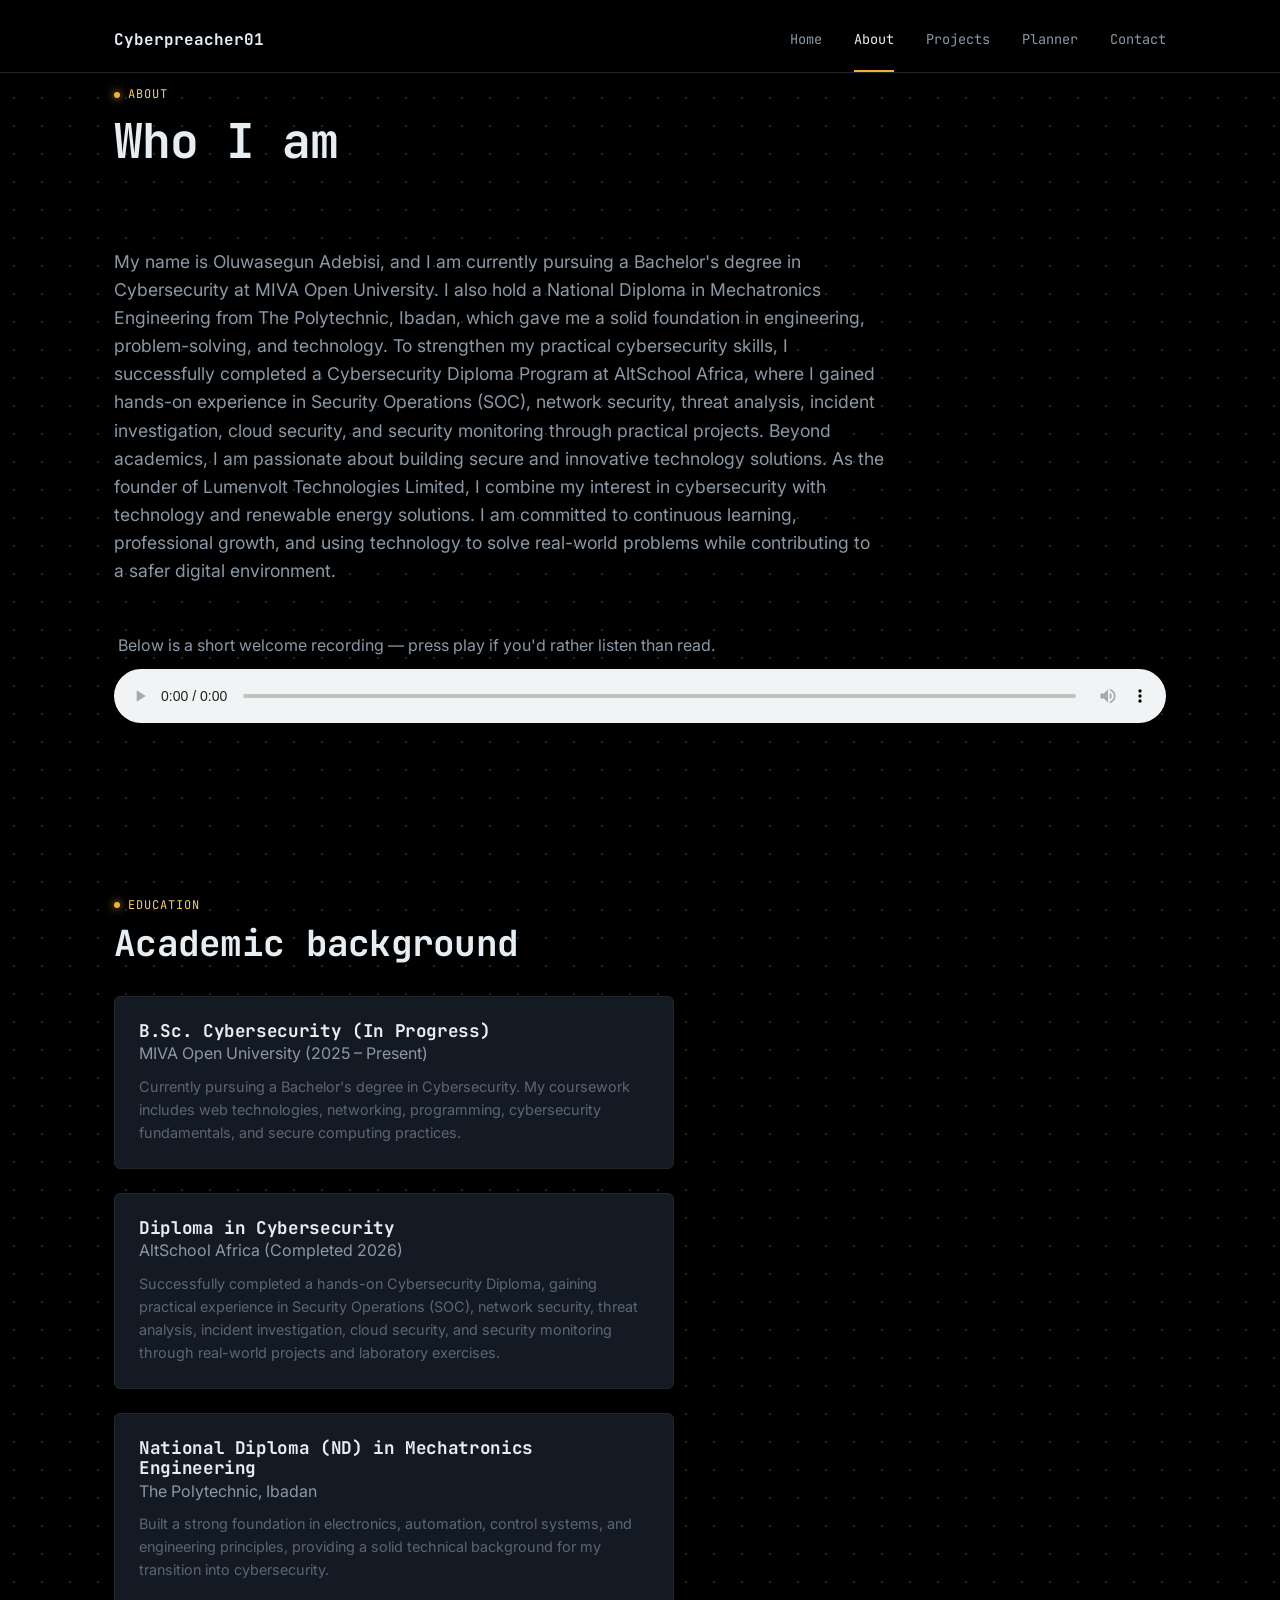
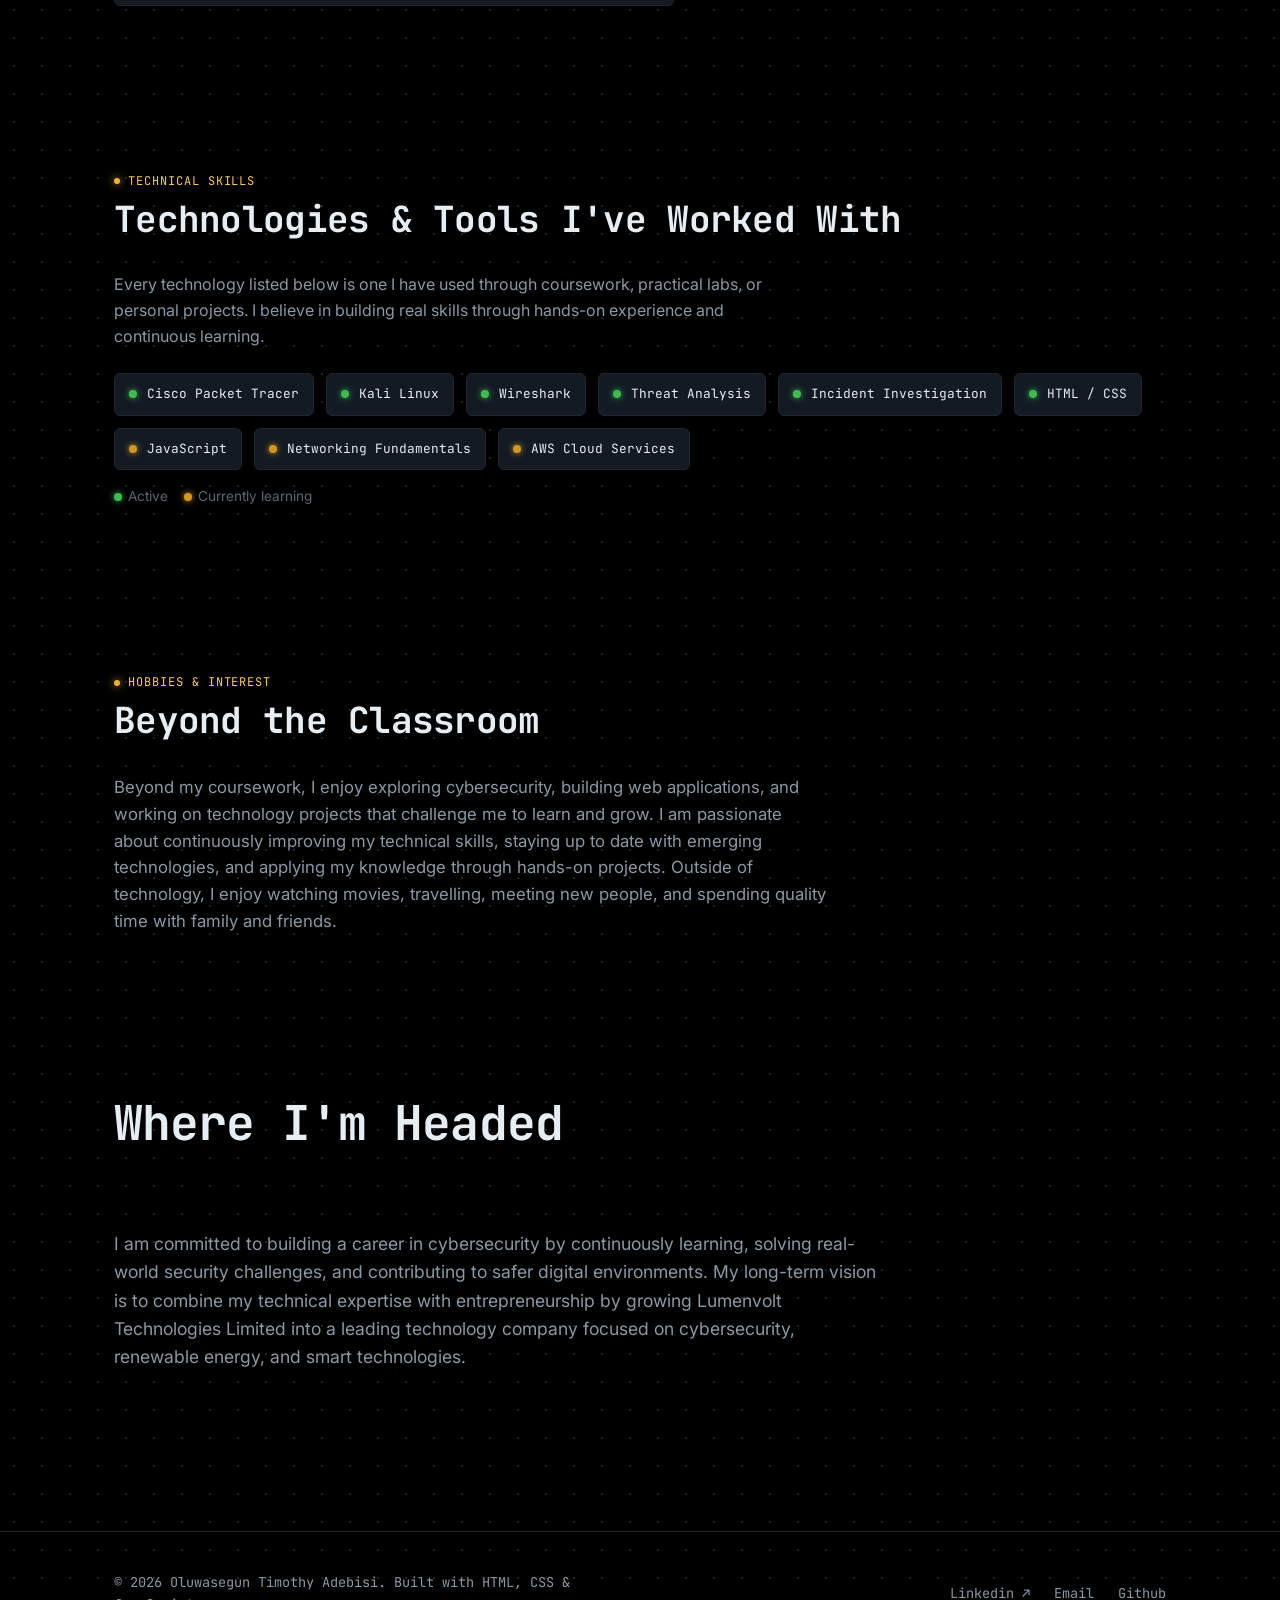
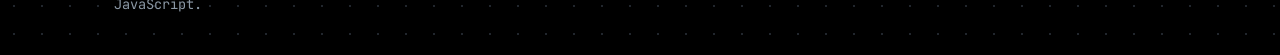
==== commit a14c7a16: "done" ====
--- a/about.html
+++ b/about.html
@@ -13,7 +13,7 @@
 </head>
 <body>
 
-  <header class="site-header">
+ <header class="site-header" style="position: fixed; top: 0; left: 0; width: 100%; z-index: 1000;">
     <nav class="navbar container" aria-label="Primary">
       <a href="index.html" class="nav-brand">Cyberpreacher01<span class="brand-dot"></span></a>
       <button class="nav-toggle" aria-label="Toggle navigation menu" aria-expanded="false">
@@ -48,7 +48,7 @@
 
        <p style="margin-top: 48px; margin-left: 4px;">Below is a short welcome recording — press play if you'd rather listen than read.</p>
       <audio controls style="width:100%;margin-top:.6rem;">
-        <source src="https://www.soundhelix.com/examples/mp3/SoundHelix-Song-1.mp3" type="audio/mpeg">
+        <source src="./My Portfolio Audio.aac" type="audio/mpeg">
         Your browser does not support the audio element.
       </audio>
 
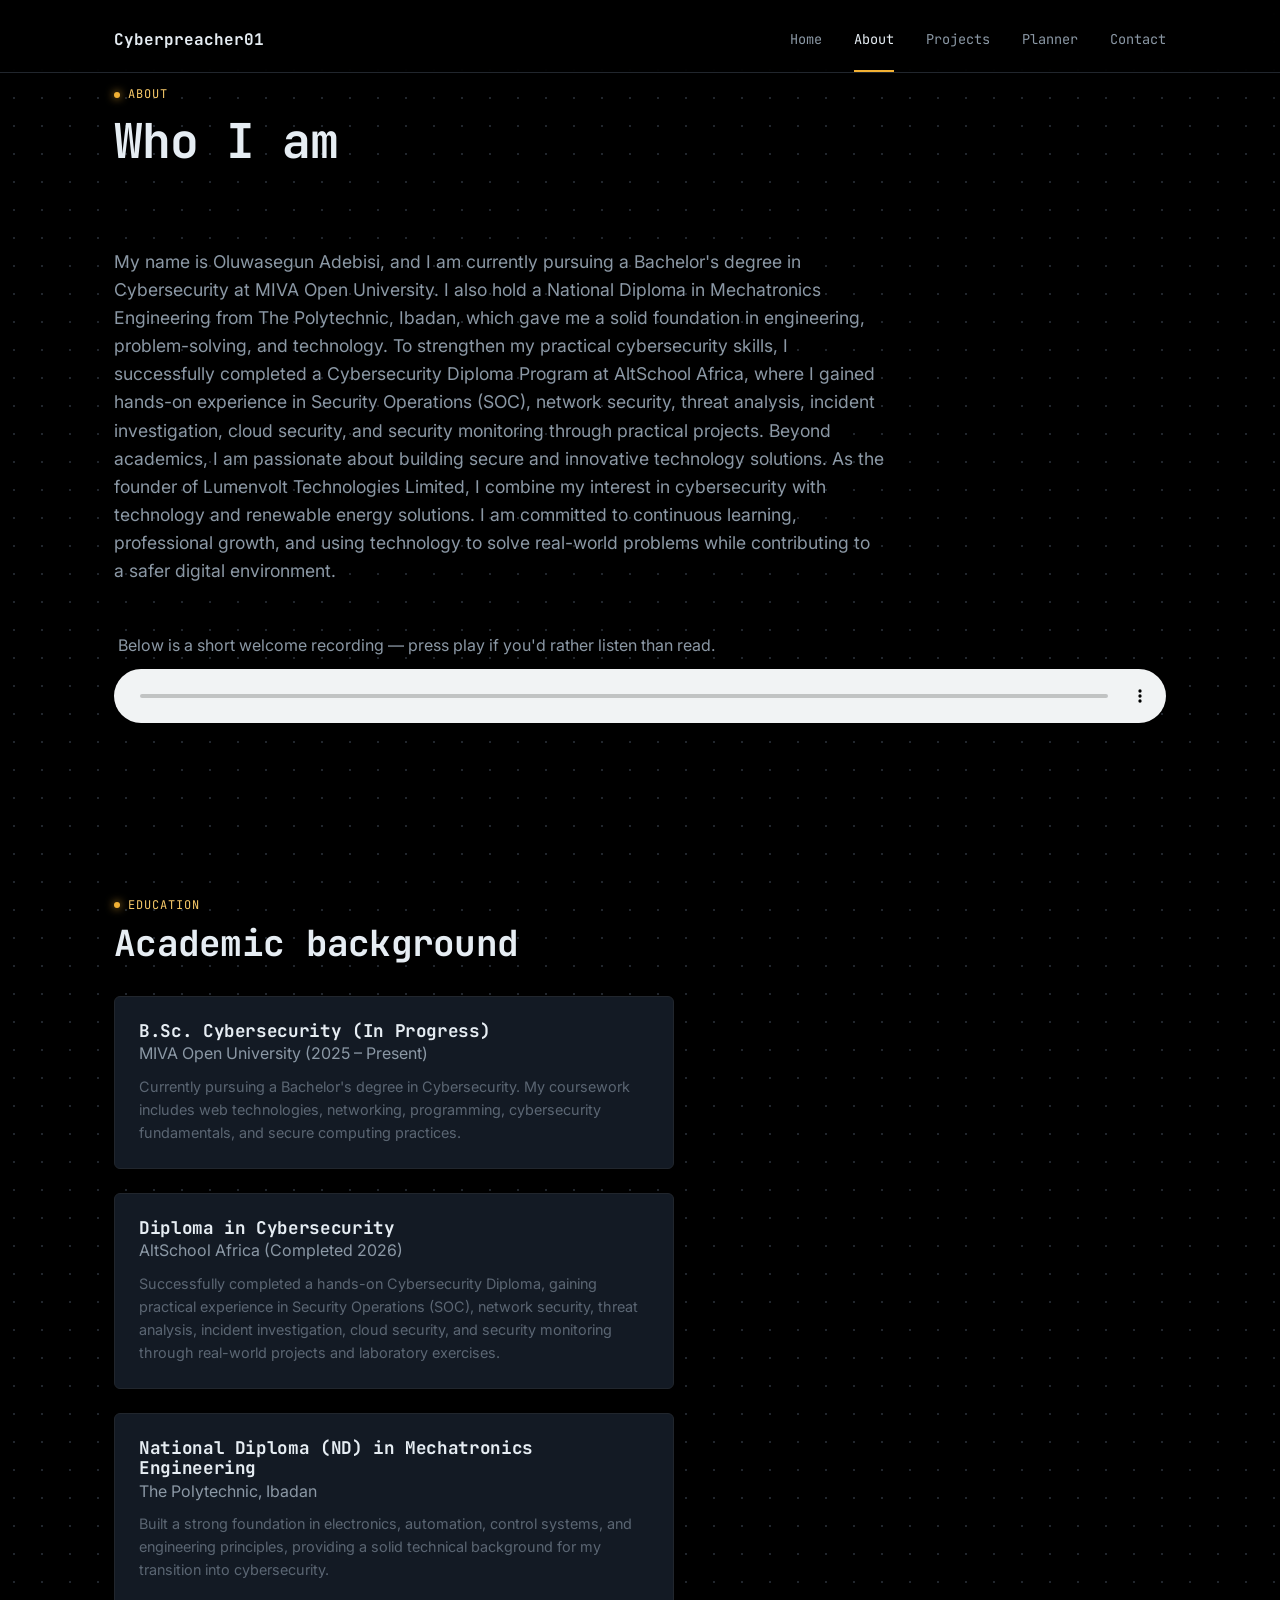
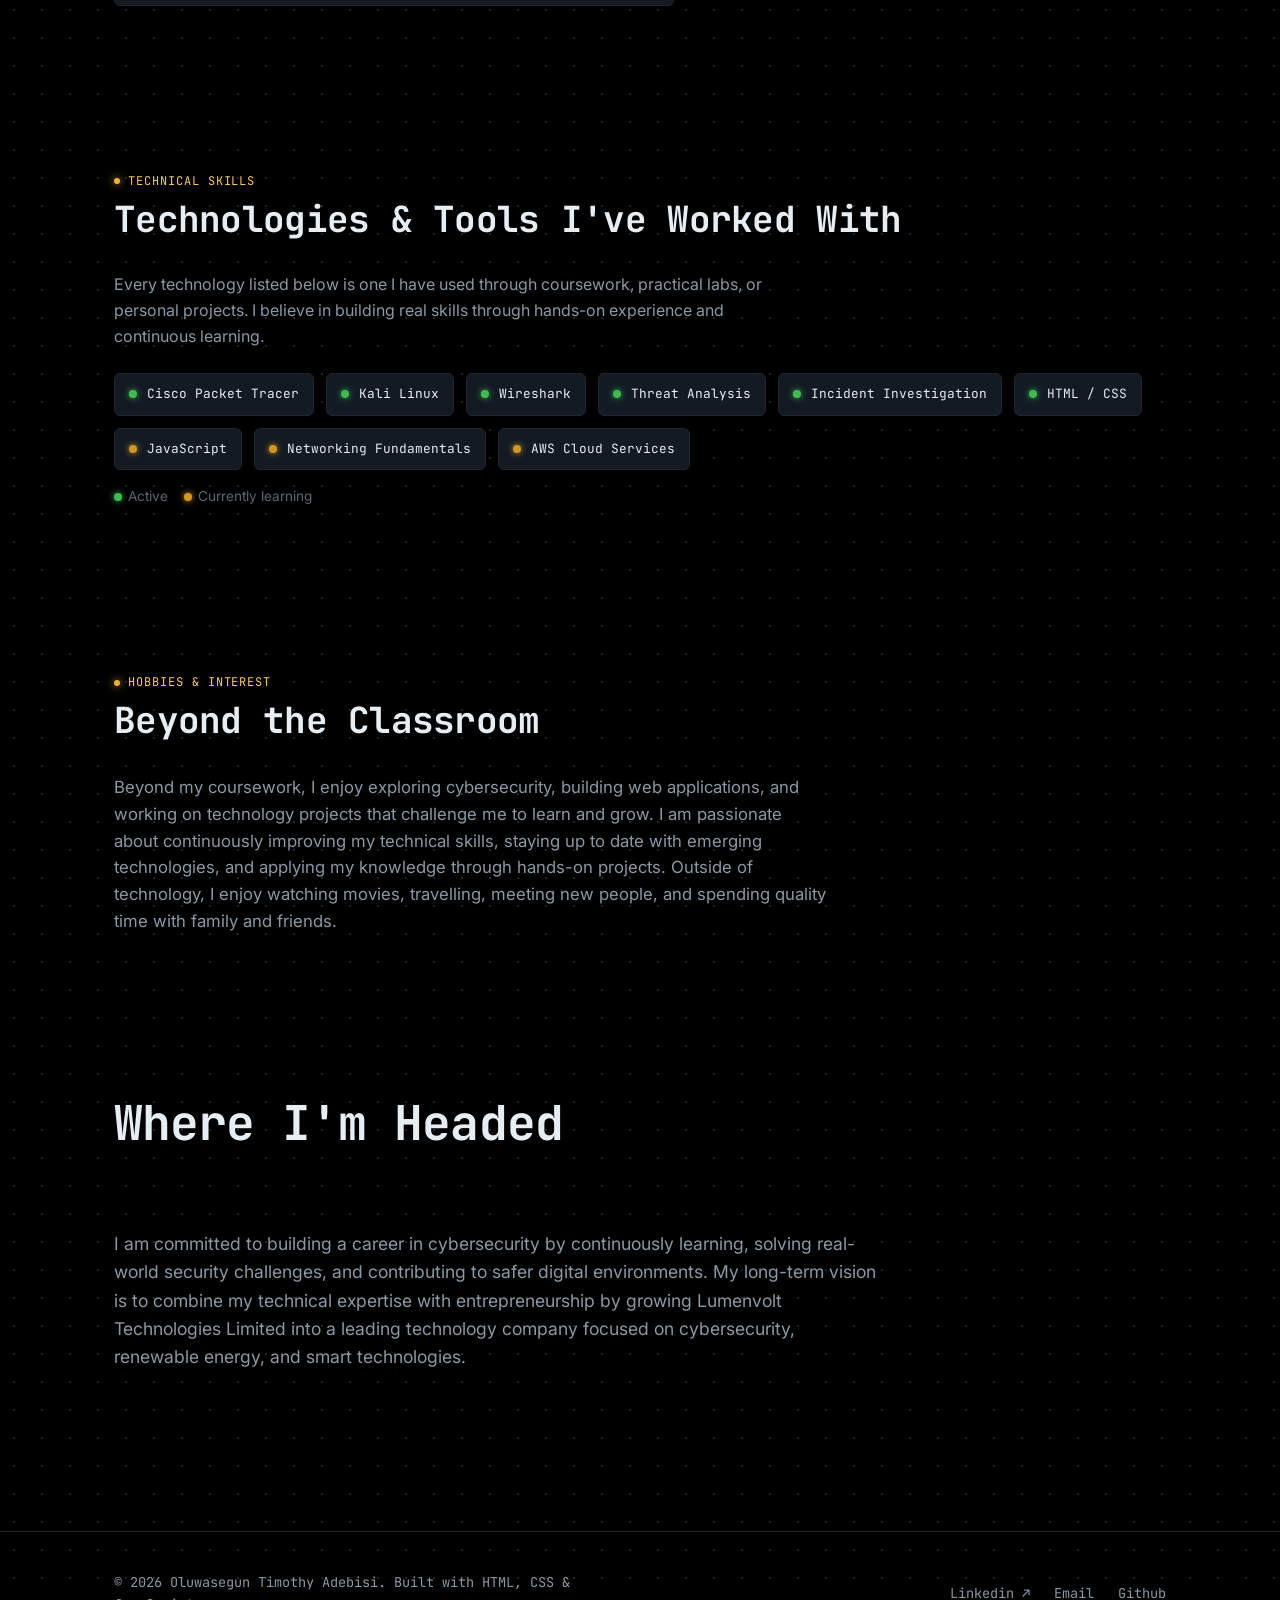
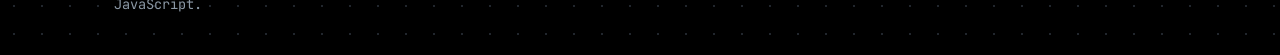
==== commit 26f60c94: "done" ====
--- a/about.html
+++ b/about.html
@@ -4,7 +4,7 @@
   <meta charset="UTF-8" />
   <meta name="viewport" content="width=device-width, initial-scale=1.0" />
   <title>About | Oluwasegun Timothy Adebisi</title>
-  <meta name="description" content="Educational background, career goals, technical skills, and interests of Saheed Baseet Boluwatife." />
+  <meta name="description" content="Educational background, career goals, technical skills, and interests of Oluwasegun Timothy Adebisi." />
   <link rel="preconnect" href="https://fonts.googleapis.com" />
   <link rel="preconnect" href="https://fonts.gstatic.com" crossorigin />
   <link href="https://fonts.googleapis.com/css2?family=JetBrains+Mono:wght@400;500;700&family=Inter:wght@400;500;600&display=swap" rel="stylesheet" />
